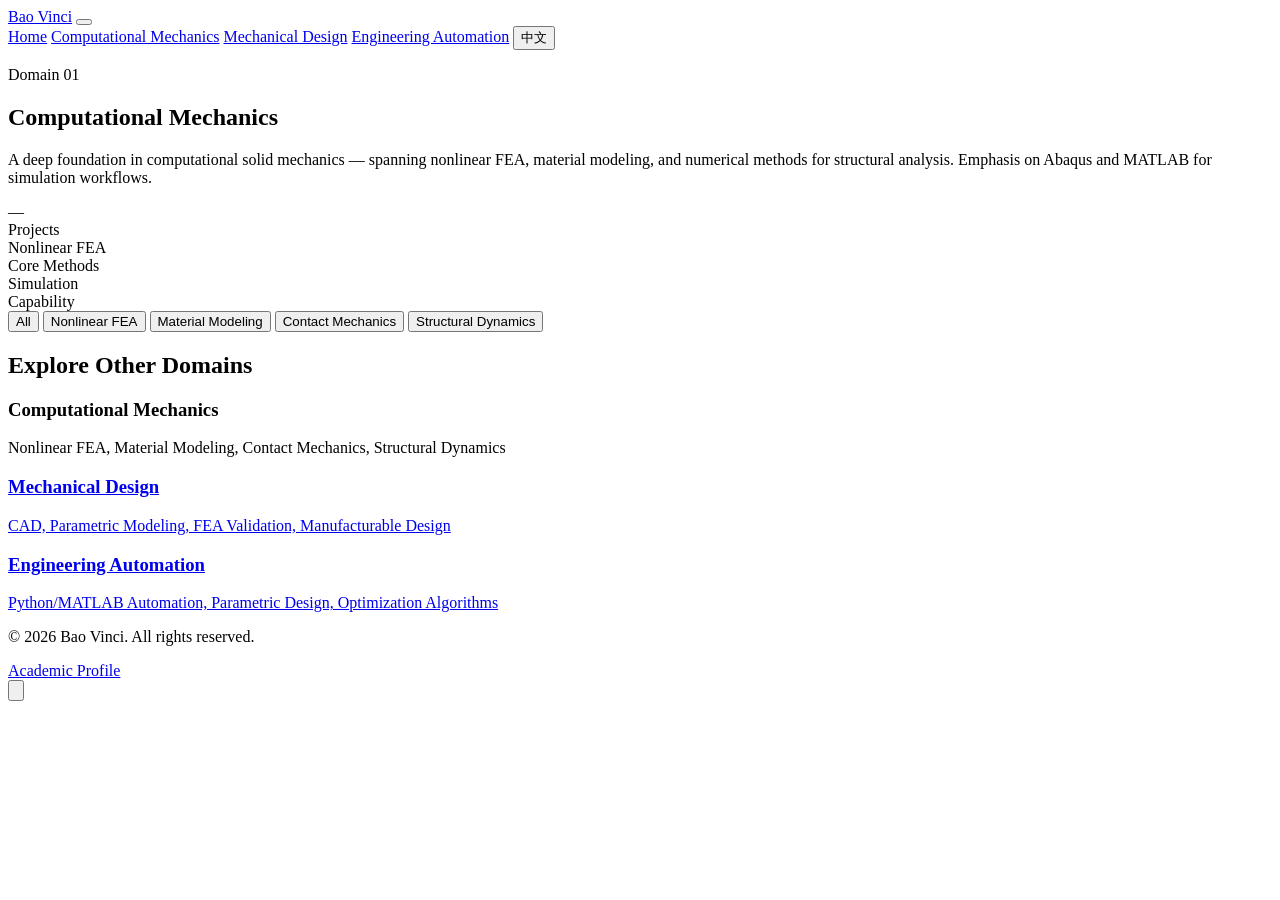
==== domain-computational-mechanics.html @ 55765693 "Add files via upload" ====
<!DOCTYPE html>
<html lang="zh-CN" class="domain--blue">
<head>
    <meta charset="UTF-8">
    <meta name="viewport" content="width=device-width, initial-scale=1.0">
    <meta name="description" content="Computational Mechanics — CFD, FEA, and multiphysics simulation portfolio">
    <title>Computational Mechanics | Bao Vinci</title>

    <link rel="stylesheet" href="css/variables.css">
    <link rel="stylesheet" href="css/global.css">
    <link rel="stylesheet" href="css/animation.css">
    <link rel="stylesheet" href="css/components.css">
    <link rel="stylesheet" href="css/domain-page.css">
</head>
<body>

    <!-- 导航栏 -->
    <nav class="nav" id="nav">
        <div class="nav__inner">
            <a href="index.html" class="nav__logo">Bao Vinci</a>
            <button class="nav__toggle" id="navToggle" aria-label="Toggle navigation menu">
                <span></span><span></span><span></span>
            </button>
            <div class="nav__links" id="navLinks">
                <a href="index.html" class="nav__link" data-i18n="nav.home">Home</a>
                <a href="domain-computational-mechanics.html" class="nav__link nav__link--active" data-i18n="nav.computationalMechanics">Computational Mechanics</a>
                <a href="domain-mechanical-design.html" class="nav__link" data-i18n="nav.mechanicalDesign">Mechanical Design</a>
                <a href="domain-intelligent-engineering.html" class="nav__link" data-i18n="nav.intelligentEngineering">Engineering Automation</a>
                <button type="button" class="nav__link nav__link--lang" data-i18n-toggle data-i18n="nav.langToggle">中文</button>
            </div>
        </div>
    </nav>
    <div class="nav__overlay" id="navOverlay"></div>

    <!-- 领域 Hero -->
    <section class="domain-hero">
        <div class="domain-hero__deco domain-hero__deco--ring"></div>
        <div class="domain-hero__deco domain-hero__deco--dots"></div>
        <div class="domain-hero__content">
            <p class="domain-hero__pre-title" data-i18n="domainPages.computationalMechanics.domainNumber">Domain 01</p>
            <h1 class="domain-hero__title" data-i18n="domainPages.computationalMechanics.title">Computational Mechanics</h1>
            <p class="domain-hero__desc" data-i18n="domainPages.computationalMechanics.desc">
                A deep foundation in computational solid mechanics — spanning nonlinear FEA, material modeling, and numerical methods for structural analysis. Emphasis on Abaqus and MATLAB for simulation workflows.
            </p>
            <div class="domain-hero__stats">
                <div class="domain-hero__stat">
                    <div class="domain-hero__stat-value" id="cmProjectCount">—</div>
                    <div class="domain-hero__stat-label" data-i18n="domainPages.common.projects">Projects</div>
                </div>
                <div class="domain-hero__stat">
                    <div class="domain-hero__stat-value" data-i18n="domainPages.computationalMechanics.coreMethodsValue">Nonlinear FEA</div>
                    <div class="domain-hero__stat-label" data-i18n="domainPages.common.coreMethods">Core Methods</div>
                </div>
                <div class="domain-hero__stat">
                    <div class="domain-hero__stat-value" data-i18n="domainPages.computationalMechanics.capabilityValue">Simulation</div>
                    <div class="domain-hero__stat-label" data-i18n="domainPages.common.capability">Capability</div>
                </div>
            </div>
        </div>
    </section>

    <!-- 子领域导航 -->
    <nav class="domain-tabs">
        <div class="container">
            <button class="btn btn--primary btn--sm domain-tab active" data-filter="all" data-i18n="domainPages.computationalMechanics.tabs.all">All</button>
            <button class="btn btn--secondary btn--sm domain-tab" data-filter="fea" data-i18n="domainPages.computationalMechanics.tabs.fea">Nonlinear FEA</button>
            <button class="btn btn--secondary btn--sm domain-tab" data-filter="material" data-i18n="domainPages.computationalMechanics.tabs.material">Material Modeling</button>
            <button class="btn btn--secondary btn--sm domain-tab" data-filter="contact" data-i18n="domainPages.computationalMechanics.tabs.contact">Contact Mechanics</button>
            <button class="btn btn--secondary btn--sm domain-tab" data-filter="dynamics" data-i18n="domainPages.computationalMechanics.tabs.dynamics">Structural Dynamics</button>
        </div>
    </nav>

    <!-- 项目列表 -->
    <section class="domain-projects">
        <div class="container">
            <div class="domain-projects__grid" id="domainProjects">
                <!-- JS 动态渲染 -->
            </div>
            <!-- 空状态（JS 在无项目时显示） -->
            <div class="empty-state" id="emptyState" style="display:none;">
                <svg class="empty-state__icon" viewBox="0 0 24 24" fill="none" stroke="currentColor" stroke-width="1"><path d="M19 3H5a2 2 0 00-2 2v14a2 2 0 002 2h14a2 2 0 002-2V5a2 2 0 00-2-2zM9 17V7"/></svg>
                <h3 class="empty-state__title" data-i18n="domainPages.common.projectsComingSoon">Projects Coming Soon</h3>
                <p class="empty-state__desc" data-i18n="domainPages.computationalMechanics.emptyDesc">Computational mechanics projects are being prepared. Check back soon for nonlinear FEA, material modeling, and structural dynamics case studies.</p>
            </div>
        </div>
    </section>

    <!-- 底部三领域导航 -->
    <section class="domain-nav-bottom">
        <div class="container">
            <h2 class="domain-nav-bottom__title" data-i18n="domainPages.common.exploreOtherDomains">Explore Other Domains</h2>
            <div class="domain-nav-bottom__grid">
                <div class="domain-nav-card domain-nav-card--active">
                    <h3 class="domain-nav-card__title" data-i18n="nav.computationalMechanics">Computational Mechanics</h3>
                    <p class="domain-nav-card__desc" data-i18n="domainPages.computationalMechanics.navCardDesc">Nonlinear FEA, Material Modeling, Contact Mechanics, Structural Dynamics</p>
                </div>
                <a href="domain-mechanical-design.html" class="domain-nav-card">
                    <h3 class="domain-nav-card__title" data-i18n="nav.mechanicalDesign">Mechanical Design</h3>
                    <p class="domain-nav-card__desc" data-i18n="domainPages.mechanicalDesign.navCardDesc">CAD, Parametric Modeling, FEA Validation, Manufacturable Design</p>
                </a>
                <a href="domain-intelligent-engineering.html" class="domain-nav-card">
                    <h3 class="domain-nav-card__title" data-i18n="nav.intelligentEngineering">Engineering Automation</h3>
                    <p class="domain-nav-card__desc" data-i18n="domainPages.intelligentEngineering.navCardDesc">Python/MATLAB Automation, Parametric Design, Optimization Algorithms</p>
                </a>
            </div>
        </div>
    </section>

    <!-- 页脚 -->
    <footer class="footer">
        <div class="footer__inner">
            <p class="footer__text" data-i18n="footer.copyright">&copy; 2026 Bao Vinci. All rights reserved.</p>
            <div class="footer__links">
                <a href="#" class="footer__link" data-i18n="footer.academicProfile">Academic Profile</a>
            </div>
        </div>
    </footer>

    <button class="back-to-top" id="backToTop" aria-label="Back to top">
        <svg class="back-to-top__icon" viewBox="0 0 24 24" fill="none" stroke="currentColor" stroke-width="2"><path d="M18 15l-6-6-6 6"/></svg>
    </button>

    <script src="js/main.js"></script>
    <script src="js/navigation.js"></script>
    <script src="js/animation.js"></script>
    <script src="js/project-loader.js"></script>
    <script src="js/viewer-manager.js"></script>
    <script src="js/i18n.js" defer></script>
</body>
</html>
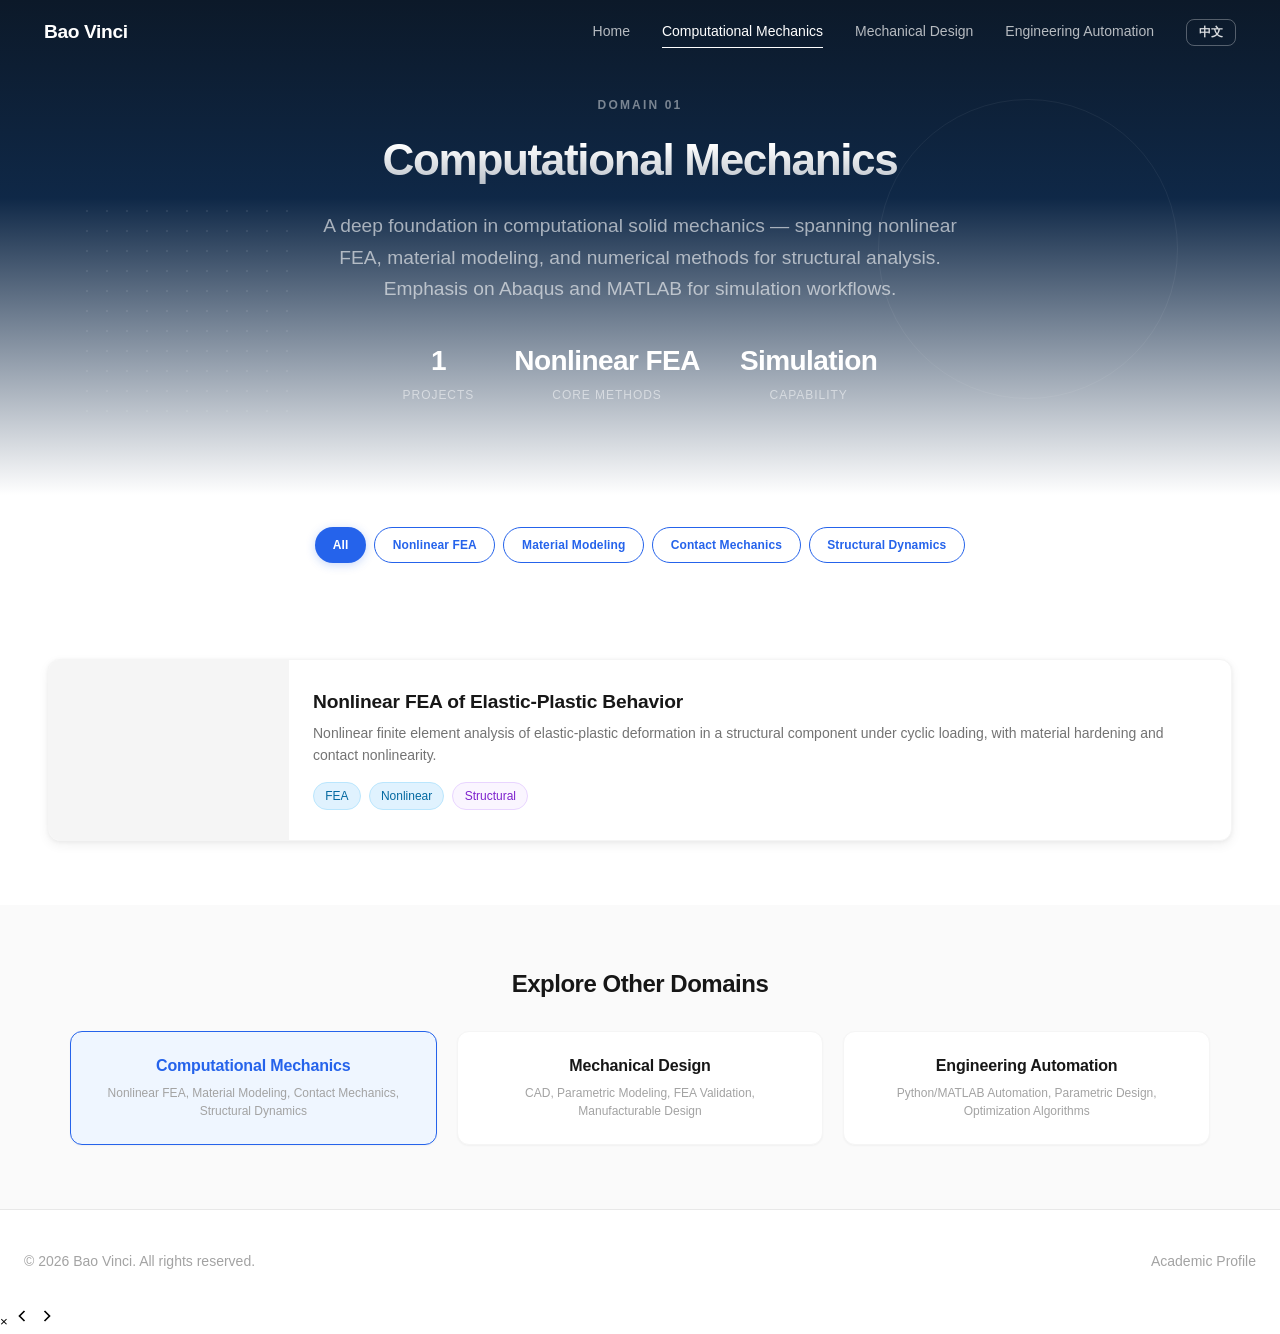
==== commit 1911f7fa: "baovinci_v1.0.0" ====
--- a/domain-computational-mechanics.html
+++ b/domain-computational-mechanics.html
@@ -1,130 +1,130 @@
-<!DOCTYPE html>
-<html lang="zh-CN" class="domain--blue">
-<head>
-    <meta charset="UTF-8">
-    <meta name="viewport" content="width=device-width, initial-scale=1.0">
-    <meta name="description" content="Computational Mechanics — CFD, FEA, and multiphysics simulation portfolio">
-    <title>Computational Mechanics | Bao Vinci</title>
-
-    <link rel="stylesheet" href="css/variables.css">
-    <link rel="stylesheet" href="css/global.css">
-    <link rel="stylesheet" href="css/animation.css">
-    <link rel="stylesheet" href="css/components.css">
-    <link rel="stylesheet" href="css/domain-page.css">
-</head>
-<body>
-
-    <!-- 导航栏 -->
-    <nav class="nav" id="nav">
-        <div class="nav__inner">
-            <a href="index.html" class="nav__logo">Bao Vinci</a>
-            <button class="nav__toggle" id="navToggle" aria-label="Toggle navigation menu">
-                <span></span><span></span><span></span>
-            </button>
-            <div class="nav__links" id="navLinks">
-                <a href="index.html" class="nav__link" data-i18n="nav.home">Home</a>
-                <a href="domain-computational-mechanics.html" class="nav__link nav__link--active" data-i18n="nav.computationalMechanics">Computational Mechanics</a>
-                <a href="domain-mechanical-design.html" class="nav__link" data-i18n="nav.mechanicalDesign">Mechanical Design</a>
-                <a href="domain-intelligent-engineering.html" class="nav__link" data-i18n="nav.intelligentEngineering">Engineering Automation</a>
-                <button type="button" class="nav__link nav__link--lang" data-i18n-toggle data-i18n="nav.langToggle">中文</button>
-            </div>
-        </div>
-    </nav>
-    <div class="nav__overlay" id="navOverlay"></div>
-
-    <!-- 领域 Hero -->
-    <section class="domain-hero">
-        <div class="domain-hero__deco domain-hero__deco--ring"></div>
-        <div class="domain-hero__deco domain-hero__deco--dots"></div>
-        <div class="domain-hero__content">
-            <p class="domain-hero__pre-title" data-i18n="domainPages.computationalMechanics.domainNumber">Domain 01</p>
-            <h1 class="domain-hero__title" data-i18n="domainPages.computationalMechanics.title">Computational Mechanics</h1>
-            <p class="domain-hero__desc" data-i18n="domainPages.computationalMechanics.desc">
-                A deep foundation in computational solid mechanics — spanning nonlinear FEA, material modeling, and numerical methods for structural analysis. Emphasis on Abaqus and MATLAB for simulation workflows.
-            </p>
-            <div class="domain-hero__stats">
-                <div class="domain-hero__stat">
-                    <div class="domain-hero__stat-value" id="cmProjectCount">—</div>
-                    <div class="domain-hero__stat-label" data-i18n="domainPages.common.projects">Projects</div>
-                </div>
-                <div class="domain-hero__stat">
-                    <div class="domain-hero__stat-value" data-i18n="domainPages.computationalMechanics.coreMethodsValue">Nonlinear FEA</div>
-                    <div class="domain-hero__stat-label" data-i18n="domainPages.common.coreMethods">Core Methods</div>
-                </div>
-                <div class="domain-hero__stat">
-                    <div class="domain-hero__stat-value" data-i18n="domainPages.computationalMechanics.capabilityValue">Simulation</div>
-                    <div class="domain-hero__stat-label" data-i18n="domainPages.common.capability">Capability</div>
-                </div>
-            </div>
-        </div>
-    </section>
-
-    <!-- 子领域导航 -->
-    <nav class="domain-tabs">
-        <div class="container">
-            <button class="btn btn--primary btn--sm domain-tab active" data-filter="all" data-i18n="domainPages.computationalMechanics.tabs.all">All</button>
-            <button class="btn btn--secondary btn--sm domain-tab" data-filter="fea" data-i18n="domainPages.computationalMechanics.tabs.fea">Nonlinear FEA</button>
-            <button class="btn btn--secondary btn--sm domain-tab" data-filter="material" data-i18n="domainPages.computationalMechanics.tabs.material">Material Modeling</button>
-            <button class="btn btn--secondary btn--sm domain-tab" data-filter="contact" data-i18n="domainPages.computationalMechanics.tabs.contact">Contact Mechanics</button>
-            <button class="btn btn--secondary btn--sm domain-tab" data-filter="dynamics" data-i18n="domainPages.computationalMechanics.tabs.dynamics">Structural Dynamics</button>
-        </div>
-    </nav>
-
-    <!-- 项目列表 -->
-    <section class="domain-projects">
-        <div class="container">
-            <div class="domain-projects__grid" id="domainProjects">
-                <!-- JS 动态渲染 -->
-            </div>
-            <!-- 空状态（JS 在无项目时显示） -->
-            <div class="empty-state" id="emptyState" style="display:none;">
-                <svg class="empty-state__icon" viewBox="0 0 24 24" fill="none" stroke="currentColor" stroke-width="1"><path d="M19 3H5a2 2 0 00-2 2v14a2 2 0 002 2h14a2 2 0 002-2V5a2 2 0 00-2-2zM9 17V7"/></svg>
-                <h3 class="empty-state__title" data-i18n="domainPages.common.projectsComingSoon">Projects Coming Soon</h3>
-                <p class="empty-state__desc" data-i18n="domainPages.computationalMechanics.emptyDesc">Computational mechanics projects are being prepared. Check back soon for nonlinear FEA, material modeling, and structural dynamics case studies.</p>
-            </div>
-        </div>
-    </section>
-
-    <!-- 底部三领域导航 -->
-    <section class="domain-nav-bottom">
-        <div class="container">
-            <h2 class="domain-nav-bottom__title" data-i18n="domainPages.common.exploreOtherDomains">Explore Other Domains</h2>
-            <div class="domain-nav-bottom__grid">
-                <div class="domain-nav-card domain-nav-card--active">
-                    <h3 class="domain-nav-card__title" data-i18n="nav.computationalMechanics">Computational Mechanics</h3>
-                    <p class="domain-nav-card__desc" data-i18n="domainPages.computationalMechanics.navCardDesc">Nonlinear FEA, Material Modeling, Contact Mechanics, Structural Dynamics</p>
-                </div>
-                <a href="domain-mechanical-design.html" class="domain-nav-card">
-                    <h3 class="domain-nav-card__title" data-i18n="nav.mechanicalDesign">Mechanical Design</h3>
-                    <p class="domain-nav-card__desc" data-i18n="domainPages.mechanicalDesign.navCardDesc">CAD, Parametric Modeling, FEA Validation, Manufacturable Design</p>
-                </a>
-                <a href="domain-intelligent-engineering.html" class="domain-nav-card">
-                    <h3 class="domain-nav-card__title" data-i18n="nav.intelligentEngineering">Engineering Automation</h3>
-                    <p class="domain-nav-card__desc" data-i18n="domainPages.intelligentEngineering.navCardDesc">Python/MATLAB Automation, Parametric Design, Optimization Algorithms</p>
-                </a>
-            </div>
-        </div>
-    </section>
-
-    <!-- 页脚 -->
-    <footer class="footer">
-        <div class="footer__inner">
-            <p class="footer__text" data-i18n="footer.copyright">&copy; 2026 Bao Vinci. All rights reserved.</p>
-            <div class="footer__links">
-                <a href="#" class="footer__link" data-i18n="footer.academicProfile">Academic Profile</a>
-            </div>
-        </div>
-    </footer>
-
-    <button class="back-to-top" id="backToTop" aria-label="Back to top">
-        <svg class="back-to-top__icon" viewBox="0 0 24 24" fill="none" stroke="currentColor" stroke-width="2"><path d="M18 15l-6-6-6 6"/></svg>
-    </button>
-
-    <script src="js/main.js"></script>
-    <script src="js/navigation.js"></script>
-    <script src="js/animation.js"></script>
-    <script src="js/project-loader.js"></script>
-    <script src="js/viewer-manager.js"></script>
-    <script src="js/i18n.js" defer></script>
-</body>
-</html>
+<!DOCTYPE html>
+<html lang="zh-CN" class="domain--blue">
+<head>
+    <meta charset="UTF-8">
+    <meta name="viewport" content="width=device-width, initial-scale=1.0">
+    <meta name="description" content="Computational Mechanics — CFD, FEA, and multiphysics simulation portfolio">
+    <title>Computational Mechanics | Bao Vinci</title>
+
+    <link rel="stylesheet" href="css/variables.css">
+    <link rel="stylesheet" href="css/global.css">
+    <link rel="stylesheet" href="css/animation.css">
+    <link rel="stylesheet" href="css/components.css">
+    <link rel="stylesheet" href="css/domain-page.css">
+</head>
+<body>
+
+    <!-- 导航栏 -->
+    <nav class="nav" id="nav">
+        <div class="nav__inner">
+            <a href="index.html" class="nav__logo">Bao Vinci</a>
+            <button class="nav__toggle" id="navToggle" aria-label="Toggle navigation menu">
+                <span></span><span></span><span></span>
+            </button>
+            <div class="nav__links" id="navLinks">
+                <a href="index.html" class="nav__link" data-i18n="nav.home">Home</a>
+                <a href="domain-computational-mechanics.html" class="nav__link nav__link--active" data-i18n="nav.computationalMechanics">Computational Mechanics</a>
+                <a href="domain-mechanical-design.html" class="nav__link" data-i18n="nav.mechanicalDesign">Mechanical Design</a>
+                <a href="domain-intelligent-engineering.html" class="nav__link" data-i18n="nav.intelligentEngineering">Engineering Automation</a>
+                <button type="button" class="nav__link nav__link--lang" data-i18n-toggle data-i18n="nav.langToggle">中文</button>
+            </div>
+        </div>
+    </nav>
+    <div class="nav__overlay" id="navOverlay"></div>
+
+    <!-- 领域 Hero -->
+    <section class="domain-hero">
+        <div class="domain-hero__deco domain-hero__deco--ring"></div>
+        <div class="domain-hero__deco domain-hero__deco--dots"></div>
+        <div class="domain-hero__content">
+            <p class="domain-hero__pre-title" data-i18n="domainPages.computationalMechanics.domainNumber">Domain 01</p>
+            <h1 class="domain-hero__title" data-i18n="domainPages.computationalMechanics.title">Computational Mechanics</h1>
+            <p class="domain-hero__desc" data-i18n="domainPages.computationalMechanics.desc">
+                A deep foundation in computational solid mechanics — spanning nonlinear FEA, material modeling, and numerical methods for structural analysis. Emphasis on Abaqus and MATLAB for simulation workflows.
+            </p>
+            <div class="domain-hero__stats">
+                <div class="domain-hero__stat">
+                    <div class="domain-hero__stat-value" id="cmProjectCount">—</div>
+                    <div class="domain-hero__stat-label" data-i18n="domainPages.common.projects">Projects</div>
+                </div>
+                <div class="domain-hero__stat">
+                    <div class="domain-hero__stat-value" data-i18n="domainPages.computationalMechanics.coreMethodsValue">Nonlinear FEA</div>
+                    <div class="domain-hero__stat-label" data-i18n="domainPages.common.coreMethods">Core Methods</div>
+                </div>
+                <div class="domain-hero__stat">
+                    <div class="domain-hero__stat-value" data-i18n="domainPages.computationalMechanics.capabilityValue">Simulation</div>
+                    <div class="domain-hero__stat-label" data-i18n="domainPages.common.capability">Capability</div>
+                </div>
+            </div>
+        </div>
+    </section>
+
+    <!-- 子领域导航 -->
+    <nav class="domain-tabs">
+        <div class="container">
+            <button class="btn btn--primary btn--sm domain-tab active" data-filter="all" data-i18n="domainPages.computationalMechanics.tabs.all">All</button>
+            <button class="btn btn--secondary btn--sm domain-tab" data-filter="fea" data-i18n="domainPages.computationalMechanics.tabs.fea">Nonlinear FEA</button>
+            <button class="btn btn--secondary btn--sm domain-tab" data-filter="material" data-i18n="domainPages.computationalMechanics.tabs.material">Material Modeling</button>
+            <button class="btn btn--secondary btn--sm domain-tab" data-filter="contact" data-i18n="domainPages.computationalMechanics.tabs.contact">Contact Mechanics</button>
+            <button class="btn btn--secondary btn--sm domain-tab" data-filter="dynamics" data-i18n="domainPages.computationalMechanics.tabs.dynamics">Structural Dynamics</button>
+        </div>
+    </nav>
+
+    <!-- 项目列表 -->
+    <section class="domain-projects">
+        <div class="container">
+            <div class="domain-projects__grid" id="domainProjects">
+                <!-- JS 动态渲染 -->
+            </div>
+            <!-- 空状态（JS 在无项目时显示） -->
+            <div class="empty-state" id="emptyState" style="display:none;">
+                <svg class="empty-state__icon" viewBox="0 0 24 24" fill="none" stroke="currentColor" stroke-width="1"><path d="M19 3H5a2 2 0 00-2 2v14a2 2 0 002 2h14a2 2 0 002-2V5a2 2 0 00-2-2zM9 17V7"/></svg>
+                <h3 class="empty-state__title" data-i18n="domainPages.common.projectsComingSoon">Projects Coming Soon</h3>
+                <p class="empty-state__desc" data-i18n="domainPages.computationalMechanics.emptyDesc">Computational mechanics projects are being prepared. Check back soon for nonlinear FEA, material modeling, and structural dynamics case studies.</p>
+            </div>
+        </div>
+    </section>
+
+    <!-- 底部三领域导航 -->
+    <section class="domain-nav-bottom">
+        <div class="container">
+            <h2 class="domain-nav-bottom__title" data-i18n="domainPages.common.exploreOtherDomains">Explore Other Domains</h2>
+            <div class="domain-nav-bottom__grid">
+                <div class="domain-nav-card domain-nav-card--active">
+                    <h3 class="domain-nav-card__title" data-i18n="nav.computationalMechanics">Computational Mechanics</h3>
+                    <p class="domain-nav-card__desc" data-i18n="domainPages.computationalMechanics.navCardDesc">Nonlinear FEA, Material Modeling, Contact Mechanics, Structural Dynamics</p>
+                </div>
+                <a href="domain-mechanical-design.html" class="domain-nav-card">
+                    <h3 class="domain-nav-card__title" data-i18n="nav.mechanicalDesign">Mechanical Design</h3>
+                    <p class="domain-nav-card__desc" data-i18n="domainPages.mechanicalDesign.navCardDesc">CAD, Parametric Modeling, FEA Validation, Manufacturable Design</p>
+                </a>
+                <a href="domain-intelligent-engineering.html" class="domain-nav-card">
+                    <h3 class="domain-nav-card__title" data-i18n="nav.intelligentEngineering">Engineering Automation</h3>
+                    <p class="domain-nav-card__desc" data-i18n="domainPages.intelligentEngineering.navCardDesc">Python/MATLAB Automation, Parametric Design, Optimization Algorithms</p>
+                </a>
+            </div>
+        </div>
+    </section>
+
+    <!-- 页脚 -->
+    <footer class="footer">
+        <div class="footer__inner">
+            <p class="footer__text" data-i18n="footer.copyright">&copy; 2026 Bao Vinci. All rights reserved.</p>
+            <div class="footer__links">
+                <a href="#" class="footer__link" data-i18n="footer.academicProfile">Academic Profile</a>
+            </div>
+        </div>
+    </footer>
+
+    <button class="back-to-top" id="backToTop" aria-label="Back to top">
+        <svg class="back-to-top__icon" viewBox="0 0 24 24" fill="none" stroke="currentColor" stroke-width="2"><path d="M18 15l-6-6-6 6"/></svg>
+    </button>
+
+    <script src="js/main.js"></script>
+    <script src="js/navigation.js"></script>
+    <script src="js/animation.js"></script>
+    <script src="js/project-loader.js"></script>
+    <script src="js/viewer-manager.js"></script>
+    <script src="js/i18n.js" defer></script>
+</body>
+</html>
--- a/css/variables.css
+++ b/css/variables.css
@@ -0,0 +1,230 @@
+/*
+ * ============================================================================
+ * 文件名称：variables.css
+ * 文件用途：全局设计令牌（Design Tokens）定义 —— 颜色 / 字号 / 间距 / 阴影 / 圆角 / 缓动
+ * 管理内容：
+ *   - :root 中性基础变量（灰度 / 字号 / 间距 / 阴影 / 圆角 / 缓动）
+ *   - [domain--*] 三领域主题色板（蓝 / 灰 / 紫）
+ *   - 标签分类色板（方法 / 软件 / 领域）
+ *   - 响应式断点（作为参考，实际在对应 CSS 文件中使用）
+ * 修改入口：
+ *   - 调整品牌色：修改 :root 中的颜色变量
+ *   - 新增主题：添加新 domain--* 规则块
+ *   - 调整字号层级：修改 --text-* 变量
+ *   - 新增标签类型：添加新 tag 分类色
+ * 注意事项：
+ *   - 所有颜色使用此文件中的变量，禁止在组件 CSS 中硬编码颜色
+ *   - clamp() 函数用于响应式字号（最小 → 理想 → 最大）
+ *   - 主题切换通过 html[class*="domain--"] 选择器驱动
+ * ============================================================================
+ */
+
+/*
+ * ====================================================================
+ * :root 中性基础变量
+ * ====================================================================
+ */
+:root {
+  /* ——— 灰度色板 ——— */
+  --gray-50:  #fafafa;
+  --gray-100: #f5f5f5;
+  --gray-200: #e8e8e8;
+  --gray-300: #d4d4d4;
+  --gray-400: #a3a3a3;
+  --gray-500: #737373;
+  --gray-600: #525252;
+  --gray-700: #404040;
+  --gray-800: #262626;
+  --gray-900: #171717;
+  --gray-950: #0a0a0a;
+
+  /* ——— 语义色 ——— */
+  --text-primary:    var(--gray-900);
+  --text-secondary:  var(--gray-500);
+  --text-tertiary:   var(--gray-400);
+  --text-inverse:    #ffffff;
+  --bg-primary:      #ffffff;
+  --bg-secondary:    var(--gray-50);
+  --bg-tertiary:     var(--gray-100);
+  --border-default:  var(--gray-200);
+  --border-light:    var(--gray-100);
+
+  /* ——— 基础主题色（默认蓝色系，为领域卡片预留） ——— */
+  --theme-blue-50:   #eff6ff;
+  --theme-blue-100:  #dbeafe;
+  --theme-blue-200:  #bfdbfe;
+  --theme-blue-400:  #60a5fa;
+  --theme-blue-500:  #3b82f6;
+  --theme-blue-600:  #2563eb;
+  --theme-blue-700:  #1d4ed8;
+
+  /* ——— 灰色主题色（Mechanical Design） ——— */
+  --theme-gray-50:   #f9fafb;
+  --theme-gray-100:  #f3f4f6;
+  --theme-gray-200:  #e5e7eb;
+  --theme-gray-400:  #9ca3af;
+  --theme-gray-500:  #6b7280;
+  --theme-gray-600:  #4b5563;
+  --theme-gray-700:  #374151;
+  --theme-gray-800:  #1f2937;
+
+  /* ——— 土棕金色主题色（Mechanical Design） ——— */
+  --theme-gold-50:   #fdf8f3;
+  --theme-gold-100:  #f7ead8;
+  --theme-gold-200:  #ecd4b3;
+  --theme-gold-300:  #dcbc8e;
+  --theme-gold-400:  #c9a068;
+  --theme-gold-500:  #b38741;
+  --theme-gold-600:  #956d2f;
+  --theme-gold-700:  #735222;
+  --theme-gold-800:  #4f3816;
+
+  /* ——— 紫色主题色（Engineering Automation） ——— */
+  --theme-purple-50:  #faf5ff;
+  --theme-purple-100: #f3e8ff;
+  --theme-purple-200: #e9d5ff;
+  --theme-purple-400: #c084fc;
+  --theme-purple-500: #a855f7;
+  --theme-purple-600: #9333ea;
+  --theme-purple-700: #7e22ce;
+  --theme-purple-800: #6b21a8;
+
+  /* ——— 标签分类色 ——— */
+  --tag-method-bg:      #e0f2fe;
+  --tag-method-text:    #0369a1;
+  --tag-method-border:  #bae6fd;
+  --tag-software-bg:    #f0fdf4;
+  --tag-software-text:  #15803d;
+  --tag-software-border:#bbf7d0;
+  --tag-domain-bg:      #faf5ff;
+  --tag-domain-text:    #7e22ce;
+  --tag-domain-border:  #e9d5ff;
+
+  /* ——— 字号（响应式 clamp） ——— */
+  --text-xs:   clamp(0.7rem, 1.4vw, 0.75rem);
+  --text-sm:   clamp(0.8rem, 1.4vw, 0.875rem);
+  --text-base: clamp(0.9rem, 1.6vw, 1rem);
+  --text-md:   clamp(0.95rem, 1.6vw, 1.063rem);
+  --text-lg:   clamp(1.05rem, 1.8vw, 1.2rem);
+  --text-xl:   clamp(1.2rem, 2.2vw, 1.5rem);
+  --text-2xl:  clamp(1.4rem, 2.6vw, 1.75rem);
+  --text-3xl:  clamp(1.65rem, 3.2vw, 2.25rem);
+  --text-4xl:  clamp(2rem, 4.2vw, 2.75rem);
+  --text-5xl:  clamp(2.5rem, 5.2vw, 3.5rem);
+
+  /* ——— 间距（4px 网格，V3 增宽少数键位） ——— */
+  --space-1:  0.25rem;
+  --space-2:  0.5rem;
+  --space-3:  0.75rem;
+  --space-4:  1rem;
+  --space-5:  1.25rem;
+  --space-6:  1.5rem;
+  --space-8:  2rem;
+  --space-10: 2.5rem;
+  --space-12: 3rem;
+  --space-16: 4rem;
+  --space-20: 5rem;
+  --space-24: 6rem;
+  --space-32: 8rem;
+
+  /* ——— 内容宽度（V3.1 进一步增宽以消除不自然换行） ——— */
+  --content-sm:  680px;
+  --content-md:  920px;
+  --content-lg:  1140px;
+  --content-xl:  1240px;
+  --content-max: 1320px;
+
+  /* ——— 阴影（Apple 风格多层） ——— */
+  --shadow-xs: 0 1px 2px rgba(0,0,0,.04);
+  --shadow-sm: 0 1px 3px rgba(0,0,0,.06), 0 1px 2px rgba(0,0,0,.04);
+  --shadow-md: 0 4px 6px rgba(0,0,0,.06), 0 2px 4px rgba(0,0,0,.05);
+  --shadow-lg: 0 10px 15px rgba(0,0,0,.08), 0 4px 6px rgba(0,0,0,.04);
+  --shadow-xl: 0 20px 25px rgba(0,0,0,.1), 0 10px 10px rgba(0,0,0,.04);
+  --shadow-card: 0 1px 4px rgba(0,0,0,.05), 0 4px 12px rgba(0,0,0,.06);
+
+  /* ——— 圆角 ——— */
+  --radius-sm:  0.375rem;
+  --radius-md:  0.5rem;
+  --radius-lg:  0.75rem;
+  --radius-xl:  1rem;
+  --radius-2xl: 1.25rem;
+  --radius-full: 9999px;
+
+  /* ——— 缓动曲线 ——— */
+  --ease-out:    cubic-bezier(0.16, 1, 0.3, 1);
+  --ease-in-out: cubic-bezier(0.65, 0, 0.35, 1);
+  --ease-spring: cubic-bezier(0.34, 1.56, 0.64, 1);
+  --ease-smooth: cubic-bezier(0.4, 0, 0.2, 1);
+
+  /* ——— 通用 ——— */
+  --transition-fast: 0.15s var(--ease-out);
+  --transition-base: 0.25s var(--ease-out);
+  --transition-slow: 0.4s var(--ease-out);
+
+  /* ——— 字体 ——— */
+  --font-sans: 'Inter', -apple-system, BlinkMacSystemFont, 'Segoe UI', Roboto, sans-serif;
+  --font-mono: 'SF Mono', 'Fira Code', 'JetBrains Mono', monospace;
+}
+
+/* ====================================================================
+ * 领域主题：Computational Mechanics — 蓝色/青色体系
+ * ==================================================================== */
+html.domain--blue {
+  --theme-primary:   var(--theme-blue-600);
+  --theme-primary-hover: var(--theme-blue-700);
+  --theme-primary-light: var(--theme-blue-500);
+  --theme-primary-dark:  var(--theme-blue-700);
+  --theme-primary-bg:  var(--theme-blue-50);
+  --theme-primary-bg2: var(--theme-blue-100);
+  --theme-secondary: var(--theme-blue-400);
+  --theme-surface:   var(--theme-blue-50);
+  --theme-border:    var(--theme-blue-200);
+  --theme-gradient:  linear-gradient(135deg, var(--theme-blue-500), var(--theme-blue-600), #0891b2);
+  --theme-gradient-text: linear-gradient(135deg, var(--theme-blue-600), #0891b2);
+  --theme-gradient-hero:  linear-gradient(180deg, #0c1929 0%, #0f2847 40%, #fff 100%);
+  --hero-bg-top:    #0c1929;
+  --hero-bg-bottom: #0f2847;
+  --theme-accent:   #0891b2;
+}
+
+/* ====================================================================
+ * 领域主题：Mechanical Design — 淡土棕金色体系
+ * ==================================================================== */
+html.domain--gold {
+  --theme-primary:   var(--theme-gold-600);
+  --theme-primary-hover: var(--theme-gold-700);
+  --theme-primary-light: var(--theme-gold-500);
+  --theme-primary-dark:  var(--theme-gold-700);
+  --theme-primary-bg:  var(--theme-gold-100);
+  --theme-primary-bg2: var(--theme-gold-200);
+  --theme-secondary: var(--theme-gold-400);
+  --theme-surface:   var(--theme-gold-50);
+  --theme-border:    var(--theme-gold-200);
+  --theme-gradient:  linear-gradient(135deg, var(--theme-gold-500), var(--theme-gold-600), var(--theme-gold-700));
+  --theme-gradient-text: linear-gradient(135deg, var(--theme-gold-600), var(--theme-gold-700));
+  --theme-gradient-hero:  linear-gradient(180deg, #2a1f15 0%, #3d2d1e 40%, #fff 100%);
+  --hero-bg-top:    #2a1f15;
+  --hero-bg-bottom: #3d2d1e;
+  --theme-accent:   var(--theme-gold-400);
+}
+
+/* ====================================================================
+ * 领域主题：Engineering Automation — 紫色/靛蓝体系
+ * ==================================================================== */
+html.domain--purple {
+  --theme-primary:   var(--theme-purple-600);
+  --theme-primary-hover: var(--theme-purple-700);
+  --theme-primary-light: var(--theme-purple-500);
+  --theme-primary-dark:  var(--theme-purple-800);
+  --theme-primary-bg:  var(--theme-purple-50);
+  --theme-primary-bg2: var(--theme-purple-100);
+  --theme-secondary: var(--theme-purple-400);
+  --theme-surface:   var(--theme-purple-50);
+  --theme-border:    var(--theme-purple-200);
+  --theme-gradient:  linear-gradient(135deg, var(--theme-purple-500), var(--theme-purple-600), #4f46e5);
+  --theme-gradient-text: linear-gradient(135deg, var(--theme-purple-600), #6366f1);
+  --theme-gradient-hero:  linear-gradient(180deg, #1a1025 0%, #2d1b3d 40%, #fff 100%);
+  --hero-bg-top:    #1a1025;
+  --hero-bg-bottom: #2d1b3d;
+  --theme-accent:   #6366f1;
+}
--- a/css/global.css
+++ b/css/global.css
@@ -0,0 +1,232 @@
+/*
+ * ============================================================================
+ * 文件名称：global.css
+ * 文件用途：全局重置和基类 — Reset / 排版 / 容器 / 导航 / 页脚
+ * 管理内容：
+ *   - CSS Reset (box-sizing, margin, 表单元素)
+ *   - 全局排版基类（body, h1-h6, p, a, ul）
+ *   - .container 响应式容器
+ *   - .nav 导航栏（含移动端汉堡菜单）
+ *   - .footer 页脚
+ *   - .back-to-top 返回顶部按钮
+ *   - 工具类（visually-hidden, sr-only, text-balance）
+ * 修改入口：
+ *   - 修改全局字体大小：调整 body 的 font-size
+ *   - 修改导航行为：调整 .nav 相关规则
+ *   - 新增工具类：在文件末尾添加
+ * 注意事项：
+ *   - 此文件不应包含组件专用样式（放入 components.css）
+ *   - 所有颜色使用 variables.css 中的变量
+ *   - 媒体查询使用标准断点：768px(平板) / 1024px(桌面)
+ * ============================================================================
+ */
+
+/* ====================================================================
+ * Reset
+ * ==================================================================== */
+*, *::before, *::after { box-sizing: border-box; margin: 0; padding: 0; }
+
+html {
+  scroll-behavior: smooth;
+  -webkit-font-smoothing: antialiased;
+  -moz-osx-font-smoothing: grayscale;
+  overflow-x: hidden;
+}
+
+body {
+  font-family: var(--font-sans);
+  font-size: var(--text-base);
+  font-weight: 400;
+  line-height: 1.7;
+  color: var(--text-primary);
+  background: var(--bg-primary);
+  hyphens: none;
+  word-break: normal;
+  overflow-wrap: break-word;
+  overflow-x: hidden;
+}
+
+/* ====================================================================
+ * 排版 — 消除不自然换行
+ * ==================================================================== */
+h1, h2, h3, h4, h5, h6 {
+  font-weight: 600;
+  line-height: 1.25;
+  color: var(--text-primary);
+  text-wrap: balance;
+  hyphens: none;
+}
+
+p {
+  text-wrap: pretty;
+  hyphens: none;
+}
+
+a { color: inherit; text-decoration: none; }
+ul, ol { padding-left: 1.5rem; }
+li + li { margin-top: 0.35rem; }
+img { display: block; max-width: 100%; height: auto; }
+button { cursor: pointer; font-family: inherit; border: none; background: none; }
+input, textarea, select { font-family: inherit; font-size: inherit; }
+
+/* ====================================================================
+ * 容器 — 响应式宽度
+ * ==================================================================== */
+.container {
+  width: 100%;
+  max-width: var(--content-xl);
+  margin: 0 auto;
+  padding: 0 var(--space-6);
+}
+
+@media (max-width: 768px) {
+  .container { padding: 0 var(--space-4); }
+}
+
+/* ====================================================================
+ * 导航栏
+ * ==================================================================== */
+.nav {
+  position: fixed; top: 0; left: 0; right: 0; z-index: 100;
+  padding: var(--space-4) 0;
+  transition: background 0.35s var(--ease-out), box-shadow 0.35s var(--ease-out), padding 0.35s var(--ease-out);
+}
+.nav--scrolled {
+  background: rgba(255, 255, 255, 0.82);
+  backdrop-filter: saturate(180%) blur(20px);
+  -webkit-backdrop-filter: saturate(180%) blur(20px);
+  box-shadow: var(--shadow-sm);
+  padding: var(--space-3) 0;
+}
+.nav--scrolled .nav__logo { color: var(--text-primary); }
+.nav--scrolled .nav__link { color: var(--text-secondary); }
+.nav--scrolled .nav__link::after { background: var(--theme-primary); }
+.nav--scrolled .nav__link:hover { color: var(--text-primary); }
+.nav--scrolled .nav__link--active { color: var(--theme-primary); }
+.nav--scrolled .nav__toggle span { background: var(--text-primary); }
+.nav__inner {
+  max-width: var(--content-xl);
+  margin: 0 auto;
+  padding: 0 var(--space-6);
+  display: flex;
+  align-items: center;
+  justify-content: space-between;
+}
+.nav__logo {
+  font-size: var(--text-lg); font-weight: 700; letter-spacing: -0.02em;
+  color: #fff; z-index: 110;
+}
+.nav__links { display: flex; align-items: center; gap: var(--space-8); }
+.nav__link {
+  font-size: var(--text-sm); font-weight: 500; color: rgba(255,255,255,.7);
+  transition: color var(--transition-fast); position: relative; padding: var(--space-1) 0;
+}
+.nav__link::after {
+  content: ''; position: absolute; bottom: 0; left: 0; width: 0; height: 1.5px;
+  background: #fff; transition: width var(--transition-base);
+}
+.nav__link:hover { color: #fff; }
+.nav__link:hover::after { width: 100%; }
+.nav__link--active { color: #fff; }
+.nav__link--active::after { width: 100%; }
+
+/* ——— 语言切换按钮 ——— */
+.nav__link--lang {
+  font-size: var(--text-xs); font-weight: 600;
+  padding: var(--space-1) var(--space-3);
+  border: 1px solid rgba(255,255,255,.3);
+  border-radius: var(--radius-md);
+  color: rgba(255,255,255,.85);
+  background: transparent;
+  transition: all var(--transition-fast);
+}
+.nav__link--lang::after { display: none; }
+.nav__link--lang:hover {
+  background: rgba(255,255,255,.12);
+  border-color: rgba(255,255,255,.6);
+  color: #fff;
+}
+.nav--scrolled .nav__link--lang {
+  border-color: var(--border-light);
+  color: var(--text-secondary);
+}
+.nav--scrolled .nav__link--lang:hover {
+  background: var(--bg-secondary);
+  border-color: var(--theme-primary);
+  color: var(--theme-primary);
+}
+
+/* ——— 移动端汉堡菜单 ——— */
+.nav__toggle {
+  display: none; flex-direction: column; gap: 5px; padding: var(--space-2);
+  z-index: 110; background: transparent; border: none; cursor: pointer;
+}
+.nav__toggle span {
+  display: block; width: 22px; height: 2px; background: #fff;
+  border-radius: 1px; transition: all 0.3s var(--ease-out);
+}
+.nav__toggle.active span:nth-child(1) { transform: rotate(45deg) translate(5px, 5px); }
+.nav__toggle.active span:nth-child(2) { opacity: 0; }
+.nav__toggle.active span:nth-child(3) { transform: rotate(-45deg) translate(5px, -5px); }
+
+/* 移动端导航遮罩 */
+.nav__overlay {
+  display: none; position: fixed; inset: 0; z-index: 99;
+  background: rgba(0,0,0,.3); backdrop-filter: blur(4px);
+}
+.nav__overlay.active { display: block; }
+
+@media (max-width: 768px) {
+  .nav__toggle { display: flex; }
+  .nav__links {
+    position: fixed; top: 0; right: -100%; width: 280px; height: 100vh;
+    background: #fff; flex-direction: column; padding: 5rem var(--space-6) var(--space-6);
+    gap: var(--space-4); z-index: 105; transition: right 0.35s var(--ease-out);
+    box-shadow: var(--shadow-xl);
+  }
+  .nav__links.active { right: 0; }
+  .nav__link { font-size: var(--text-lg); padding: var(--space-2) 0; }
+}
+
+/* ====================================================================
+ * 页脚
+ * ==================================================================== */
+.footer {
+  border-top: 1px solid var(--border-default);
+  padding: var(--space-10) var(--space-6) var(--space-8);
+}
+.footer__inner {
+  max-width: var(--content-xl); margin: 0 auto;
+  display: flex; align-items: center; justify-content: space-between; flex-wrap: wrap; gap: var(--space-4);
+}
+.footer__text { font-size: var(--text-sm); color: var(--text-tertiary); }
+.footer__links { display: flex; gap: var(--space-6); }
+.footer__link { font-size: var(--text-sm); color: var(--text-tertiary); transition: color var(--transition-fast); }
+.footer__link:hover { color: var(--text-primary); }
+
+@media (max-width: 768px) {
+  .footer__inner { flex-direction: column; text-align: center; }
+}
+
+/* ====================================================================
+ * 返回顶部按钮
+ * ==================================================================== */
+.back-to-top {
+  position: fixed; bottom: var(--space-6); right: var(--space-6); z-index: 90;
+  width: 44px; height: 44px; border-radius: var(--radius-full);
+  background: var(--text-primary); color: var(--text-inverse);
+  display: flex; align-items: center; justify-content: center;
+  opacity: 0; pointer-events: none; transform: translateY(10px);
+  transition: opacity var(--transition-base), transform var(--transition-base), background var(--transition-fast);
+  box-shadow: var(--shadow-lg);
+}
+.back-to-top.visible { opacity: 1; pointer-events: auto; transform: translateY(0); }
+.back-to-top:hover { background: var(--theme-primary); }
+.back-to-top__icon { width: 20px; height: 20px; }
+
+/* ====================================================================
+ * 工具类
+ * ==================================================================== */
+.visually-hidden { position: absolute; width: 1px; height: 1px; margin: -1px; padding: 0; overflow: hidden; clip: rect(0,0,0,0); white-space: nowrap; border: 0; }
+.text-balance { text-wrap: balance; }
+.text-pretty { text-wrap: pretty; }
--- a/css/animation.css
+++ b/css/animation.css
@@ -0,0 +1,73 @@
+/*
+ * ============================================================================
+ * 文件名称：animation.css
+ * 文件用途：全局动画定义 — 入场 / 滚动触发 / 关键帧
+ * 管理内容：
+ *   - .animate-in 滚动触发入场动画
+ *   - @keyframes 关键帧定义
+ *   - 延迟工具类 .delay-*
+ *   - .reduce-motion 无障碍降级
+ * 修改入口：
+ *   - 调整动画时长：修改 --animation-duration
+ *   - 新增入场效果：添加新 @keyframes 和对应工具类
+ * 注意事项：
+ *   - 保持动画克制，符合工程/学术调性
+ *   - 所有动画持续时间在 0.3s-0.8s 区间
+ *   - 尊重 prefers-reduced-motion 用户偏好
+ * ============================================================================
+ */
+
+/* ——— 滚动触发入场 ——— */
+.animate-in {
+  opacity: 0;
+  transform: translateY(24px);
+  transition: opacity 0.6s var(--ease-out), transform 0.6s var(--ease-out);
+}
+.animate-in.visible {
+  opacity: 1;
+  transform: translateY(0);
+}
+
+/* ——— 入场延迟 ——— */
+.delay-100 { transition-delay: 0.1s; }
+.delay-200 { transition-delay: 0.2s; }
+.delay-300 { transition-delay: 0.3s; }
+.delay-400 { transition-delay: 0.4s; }
+.delay-500 { transition-delay: 0.5s; }
+
+/* ——— 关键帧 ——— */
+@keyframes fadeIn {
+  from { opacity: 0; }
+  to   { opacity: 1; }
+}
+@keyframes fadeInUp {
+  from { opacity: 0; transform: translateY(20px); }
+  to   { opacity: 1; transform: translateY(0); }
+}
+@keyframes fadeInDown {
+  from { opacity: 0; transform: translateY(-20px); }
+  to   { opacity: 1; transform: translateY(0); }
+}
+@keyframes scaleIn {
+  from { opacity: 0; transform: scale(0.95); }
+  to   { opacity: 1; transform: scale(1); }
+}
+@keyframes slideInLeft {
+  from { opacity: 0; transform: translateX(-20px); }
+  to   { opacity: 1; transform: translateX(0); }
+}
+@keyframes slideInRight {
+  from { opacity: 0; transform: translateX(20px); }
+  to   { opacity: 1; transform: translateX(0); }
+}
+
+/* ——— 动效减弱（无障碍） ——— */
+@media (prefers-reduced-motion: reduce) {
+  *,
+  *::before,
+  *::after {
+    animation-duration: 0.01ms !important;
+    animation-iteration-count: 1 !important;
+    transition-duration: 0.01ms !important;
+  }
+}
--- a/css/components.css
+++ b/css/components.css
@@ -0,0 +1,484 @@
+/*
+ * ============================================================================
+ * 文件名称：components.css
+ * 文件用途：全局可复用组件 — 按钮 / 标签 / 卡片 / 骨架屏 / 画廊 / 工具卡片 / 成果卡片 / 洞察块 / 进度指示器 / 空状态
+ * 管理内容：
+ *   - .btn / .btn--* 按钮体系
+ *   - .tag / .tag--* 统一标签分类系统
+ *   - .project-card 项目卡片（精选 / 列表 / 占位）
+ *   - .gallery 画廊组件
+ *   - .video-player 视频播放器
+ *   - .tools-row-wrap / .tools-row / .tool-card 技术栈横向滚动
+ *   - .results-highlight / .result-card 成果数据
+ *   - .project-section__insight 洞察块
+ *   - .compare-container 对比展示
+ *   - .skeleton 骨架屏
+ *   - .section-progress 侧边进度
+ *   - .empty-state 空状态（替代项目加载报错）
+ * 修改入口：
+ *   - 调整按钮样式：修改 .btn 相关规则
+ *   - 修改标签类型：在 .tag--* 中定义新类别
+ *   - 调整卡片 Hover：修改 .project-card:hover
+ * 注意事项：
+ *   - 所有组件使用 variables.css 中的设计令牌
+ *   - 禁止在此文件中硬编码颜色值（除透明/黑白外）
+ * ============================================================================
+ */
+
+/* ====================================================================
+ * 按钮体系
+ * ==================================================================== */
+.btn {
+  display: inline-flex; align-items: center; justify-content: center;
+  gap: var(--space-2); padding: 0.7rem 1.5rem;
+  font-size: var(--text-sm); font-weight: 600; letter-spacing: 0.01em;
+  border-radius: var(--radius-full);
+  transition: all 0.25s var(--ease-out);
+  cursor: pointer;
+  min-height: 44px;
+  white-space: nowrap;
+}
+
+/* 实心主按钮 */
+.btn--primary {
+  background: var(--theme-primary); color: #fff;
+  box-shadow: 0 2px 10px rgba(37, 99, 235, 0.25);
+}
+.btn--primary:hover {
+  background: var(--theme-primary-hover);
+  transform: translateY(-2px);
+  box-shadow: 0 6px 20px rgba(37, 99, 235, 0.35);
+}
+
+/* 描边次按钮 */
+.btn--secondary {
+  background: transparent; color: var(--theme-primary);
+  border: 1.5px solid var(--theme-primary);
+}
+.btn--secondary:hover {
+  background: var(--theme-primary-bg);
+  transform: translateY(-2px);
+}
+
+/* 幽灵按钮（深色背景） */
+.btn--ghost {
+  background: rgba(255,255,255,.08); color: #fff;
+  border: 1px solid rgba(255,255,255,.2);
+}
+.btn--ghost:hover {
+  background: rgba(255,255,255,.15);
+  transform: translateY(-2px);
+}
+
+/* 小按钮 */
+.btn--sm { padding: 0.5rem 1.1rem; font-size: var(--text-xs); min-height: 36px; }
+/* 大按钮 */
+.btn--lg { padding: 0.9rem 2.2rem; font-size: var(--text-md); min-height: 48px; }
+
+/* ====================================================================
+ * 统一标签分类系统
+ * ==================================================================== */
+.tag {
+  display: inline-flex; align-items: center;
+  padding: 0.25rem 0.7rem; font-size: var(--text-xs); font-weight: 500;
+  border-radius: var(--radius-full);
+  border: 1px solid transparent;
+  line-height: 1.5;
+  white-space: nowrap;
+}
+
+/* 方法标签：CFD, FEA, ML, Optimization, Topology Opt */
+.tag--method {
+  background: var(--tag-method-bg);
+  color: var(--tag-method-text);
+  border-color: var(--tag-method-border);
+}
+
+/* 软件标签：ANSYS Fluent, MATLAB, Python, SolidWorks, COMSOL */
+.tag--software {
+  background: var(--tag-software-bg);
+  color: var(--tag-software-text);
+  border-color: var(--tag-software-border);
+}
+
+/* 领域标签：Aerodynamics, Robotics, Biomedical, Combustion */
+.tag--domain {
+  background: var(--tag-domain-bg);
+  color: var(--tag-domain-text);
+  border-color: var(--tag-domain-border);
+}
+
+/* 通用标签（无类别 / 回退） */
+.tag--default {
+  background: var(--bg-tertiary);
+  color: var(--text-secondary);
+  border-color: var(--border-default);
+}
+
+/* ——— 标签组 ——— */
+.tags-group {
+  display: flex; flex-wrap: wrap; gap: var(--space-2);
+}
+
+/* ====================================================================
+ * 项目卡片
+ * ==================================================================== */
+
+/* 精选卡片（首页使用） */
+.project-card--featured {
+  background: var(--bg-primary); border-radius: var(--radius-xl);
+  overflow: hidden;
+  box-shadow: var(--shadow-card);
+  transition: transform 0.3s var(--ease-out), box-shadow 0.3s var(--ease-out);
+  border: 1px solid var(--border-light);
+  position: relative;
+  --card-accent: var(--theme-primary);
+}
+.project-card--featured[data-domain="computational-mechanics"] { --card-accent: var(--theme-blue-600); }
+.project-card--featured[data-domain="mechanical-design"]     { --card-accent: var(--theme-gold-600); }
+.project-card--featured[data-domain="intelligent-engineering"] { --card-accent: var(--theme-purple-600); }
+
+.project-card--featured:hover {
+  transform: translateY(-4px);
+  box-shadow: var(--shadow-lg);
+}
+.project-card--featured:focus-visible {
+  outline: none;
+}
+
+.project-card__img-wrap {
+  aspect-ratio: 16 / 10; overflow: hidden;
+  background: var(--bg-tertiary);
+}
+.project-card__img {
+  width: 100%; height: 100%; object-fit: cover;
+  transition: transform 0.5s var(--ease-out);
+}
+.project-card--featured:hover .project-card__img { transform: scale(1.04); }
+
+.project-card__body {
+  padding: var(--space-5) var(--space-6);
+}
+
+/* 顶部强调色条 */
+.project-card--featured::before {
+  content: ''; position: absolute; top: 0; left: 0; right: 0; height: 3px;
+  background: var(--theme-gradient);
+  opacity: 0; transition: opacity 0.3s var(--ease-out);
+}
+.project-card--featured:hover::before { opacity: 1; }
+
+.project-card__title {
+  font-size: var(--text-lg); font-weight: 700; letter-spacing: -0.01em;
+  margin-bottom: var(--space-2);
+}
+.project-card__desc {
+  font-size: var(--text-sm); color: var(--text-secondary);
+  line-height: 1.6; margin-bottom: var(--space-4);
+  display: -webkit-box; -webkit-line-clamp: 2; -webkit-box-orient: vertical;
+  overflow: hidden;
+}
+
+/* 列表卡片（领域页使用） */
+.project-card--list {
+  background: var(--bg-primary); border-radius: var(--radius-lg);
+  overflow: hidden;
+  box-shadow: var(--shadow-card);
+  border: 1px solid var(--border-light);
+  display: flex; flex-direction: row;
+  transition: transform 0.3s var(--ease-out), box-shadow 0.3s var(--ease-out);
+}
+.project-card--list:hover {
+  transform: translateY(-3px);
+  box-shadow: var(--shadow-lg);
+}
+.project-card--list .project-card__img-wrap {
+  width: 240px; flex-shrink: 0; aspect-ratio: auto; min-height: 180px;
+}
+.project-card--list .project-card__body {
+  flex: 1; display: flex; flex-direction: column; justify-content: center;
+}
+
+@media (max-width: 768px) {
+  .project-card--list { flex-direction: column; }
+  .project-card--list .project-card__img-wrap {
+    width: 100%; aspect-ratio: 16 / 10; min-height: auto;
+  }
+}
+
+/* ====================================================================
+ * 画廊组件
+ * ==================================================================== */
+.gallery { margin: var(--space-6) 0; }
+.gallery__main {
+  border-radius: var(--radius-lg); overflow: hidden;
+  margin-bottom: var(--space-4);
+  background: var(--bg-tertiary);
+  cursor: zoom-in;
+}
+.gallery__main img {
+  width: 100%; display: block; object-fit: contain;
+  max-height: 520px;
+}
+.gallery__thumbs {
+  display: flex; gap: var(--space-3); flex-wrap: wrap;
+}
+.gallery__thumb {
+  width: 80px; height: 56px; object-fit: cover;
+  border-radius: var(--radius-md);
+  border: 2px solid transparent;
+  transition: border-color var(--transition-fast), opacity var(--transition-fast);
+  cursor: pointer; opacity: .6;
+}
+.gallery__thumb:hover, .gallery__thumb.active {
+  border-color: var(--theme-primary); opacity: 1;
+}
+
+/* ====================================================================
+ * 视频播放器
+ * ==================================================================== */
+.video-player {
+  position: relative; border-radius: var(--radius-lg); overflow: hidden;
+  background: #000; margin: var(--space-6) 0;
+}
+.video-player video { width: 100%; display: block; }
+.video-player__play-overlay {
+  position: absolute; inset: 0; display: flex; align-items: center; justify-content: center;
+  background: rgba(0,0,0,.35); transition: opacity var(--transition-base); cursor: pointer;
+}
+.video-player__play-overlay.hidden { opacity: 0; pointer-events: none; }
+.video-player__play-btn {
+  width: 64px; height: 64px; border-radius: 50%;
+  background: rgba(255,255,255,.92); display: flex; align-items: center; justify-content: center;
+  transition: transform var(--transition-fast), background var(--transition-fast);
+}
+.video-player__play-overlay:hover .video-player__play-btn {
+  transform: scale(1.1); background: #fff;
+}
+.video-player__play-btn svg { width: 28px; height: 28px; color: #000; margin-left: 3px; }
+
+/* ====================================================================
+ * 对比展示
+ * ==================================================================== */
+.compare-container {
+  display: grid; grid-template-columns: 1fr 1fr;
+  gap: var(--space-4); margin: var(--space-6) 0;
+}
+.compare-container figure {
+  border-radius: var(--radius-lg); overflow: hidden;
+  background: var(--bg-tertiary);
+}
+.compare-container img { width: 100%; display: block; }
+.compare-container figcaption {
+  font-size: var(--text-xs); color: var(--text-tertiary);
+  padding: var(--space-2) var(--space-3); text-align: center;
+}
+
+@media (max-width: 768px) {
+  .compare-container { grid-template-columns: 1fr; }
+}
+
+/* ====================================================================
+ * 技术栈卡片（横向滚动）
+ * 说明：
+ *   - .tools-row-wrap 为每行外层容器，负责背景色与箭头定位
+ *   - .tools-row 为横向滚动轨道，使用 flex + overflow-x:auto
+ *   - .tool-card--software 为软件卡片，图标为正方圆角徽章
+ *   - .tool-card--language 为语言卡片，图标为横向文字徽章（不会换行）
+ *   - 增删项：复制/删除 .tool-card 块
+ *   - 替换官方图标：将 .tool-card__icon 中的文字替换为 <svg>...</svg> 即可
+ * ==================================================================== */
+.tools-row-wrap {
+  position: relative;
+  border-radius: var(--radius-xl);
+  padding: var(--space-6);
+  margin-bottom: var(--space-8);
+}
+.tools-row-wrap--software { background: var(--theme-blue-50); }
+.tools-row-wrap--languages { background: var(--theme-gray-100); }
+.tools-row-wrap:last-child { margin-bottom: 0; }
+
+.tools-row-wrap__header {
+  display: flex; align-items: center; justify-content: space-between;
+  margin-bottom: var(--space-4);
+}
+.tools-row-wrap__title {
+  font-size: var(--text-sm); font-weight: 600;
+  color: var(--text-secondary); text-transform: uppercase;
+  letter-spacing: 0.08em;
+}
+
+/* 横向滚动轨道 */
+.tools-row {
+  display: flex; gap: var(--space-5);
+  overflow-x: auto; scroll-snap-type: x mandatory;
+  scrollbar-width: none; -ms-overflow-style: none;
+  padding: var(--space-1) var(--space-1) var(--space-2);
+  margin: calc(-1 * var(--space-1));
+}
+.tools-row::-webkit-scrollbar { display: none; }
+
+.tool-card {
+  flex: 0 0 auto;
+  width: 120px;
+  display: flex; flex-direction: column; align-items: center;
+  text-align: center;
+  scroll-snap-align: start;
+}
+.tool-card__icon {
+  display: inline-flex; align-items: center; justify-content: center;
+  margin-bottom: var(--space-2);
+  font-weight: 700; color: var(--text-primary);
+  background: var(--bg-primary);
+  box-shadow: var(--shadow-xs);
+}
+.tool-card--software .tool-card__icon {
+  width: 48px; height: 48px;
+  border-radius: var(--radius-lg);
+  font-size: var(--text-xs);
+}
+.tool-card--language .tool-card__icon {
+  min-width: 64px; height: 32px;
+  padding: 0 var(--space-2);
+  border-radius: var(--radius-md);
+  font-size: var(--text-xs);
+  letter-spacing: 0.02em;
+  white-space: nowrap;
+}
+.tool-card__name {
+  font-size: var(--text-xs); font-weight: 600; color: var(--text-primary);
+}
+
+/* 滚动箭头：右下，半透明，窄间距 */
+.tools-row__nav {
+  display: flex; align-items: center;
+  gap: var(--space-2);
+}
+.tools-row__btn {
+  width: 32px; height: 32px; border-radius: 50%;
+  display: inline-flex; align-items: center; justify-content: center;
+  background: rgba(255,255,255,0.65);
+  border: 1px solid var(--border-light);
+  color: var(--text-secondary);
+  cursor: pointer;
+  backdrop-filter: blur(4px);
+  transition: all 0.2s var(--ease-out);
+}
+.tools-row__btn:hover {
+  background: rgba(255,255,255,0.95);
+  color: var(--theme-primary);
+  border-color: var(--theme-primary);
+}
+.tools-row__btn svg { width: 16px; height: 16px; }
+
+@media (max-width: 768px) {
+  .tools-row-wrap { padding: var(--space-5); }
+  .tool-card { width: 100px; }
+  .tools-row-wrap__title { font-size: var(--text-xs); }
+}
+
+/* ====================================================================
+ * 成果数据
+ * ==================================================================== */
+.results-highlight { margin: var(--space-8) 0; }
+.results-grid {
+  display: grid; grid-template-columns: repeat(3, 1fr);
+  gap: var(--space-5);
+}
+.result-card {
+  background: var(--theme-primary-bg); border-radius: var(--radius-lg);
+  padding: var(--space-6); text-align: center;
+  border: 1px solid var(--theme-border);
+  transition: transform 0.25s var(--ease-out);
+}
+.result-card:hover { transform: translateY(-2px); }
+.result-card__value {
+  font-size: var(--text-2xl); font-weight: 700; color: var(--theme-primary);
+  letter-spacing: -0.02em; margin-bottom: var(--space-2);
+}
+.result-card__label {
+  font-size: var(--text-xs); color: var(--text-secondary);
+  text-transform: uppercase; letter-spacing: 0.06em;
+}
+
+@media (max-width: 768px) {
+  .results-grid { grid-template-columns: repeat(2, 1fr); }
+}
+
+/* ====================================================================
+ * 洞察块
+ * ==================================================================== */
+.project-section__insight {
+  margin: var(--space-8) 0; padding: var(--space-6) var(--space-8);
+  background: var(--theme-primary-bg); border-left: 3px solid var(--theme-primary);
+  border-radius: 0 var(--radius-lg) var(--radius-lg) 0;
+}
+.project-section__insight p {
+  font-size: var(--text-base); line-height: 1.7; color: var(--text-primary);
+  font-weight: 500; margin-bottom: var(--space-2);
+  max-width: 100%;
+}
+.project-section__insight cite {
+  font-size: var(--text-xs); color: var(--text-tertiary);
+  font-style: normal;
+}
+
+/* ====================================================================
+ * 骨架屏（加载占位）
+ * ==================================================================== */
+.skeleton {
+  background: linear-gradient(90deg, var(--bg-tertiary) 25%, var(--bg-secondary) 50%, var(--bg-tertiary) 75%);
+  background-size: 200% 100%;
+  animation: skeletonWave 1.5s ease-in-out infinite;
+  border-radius: var(--radius-md);
+}
+.skeleton--text { height: 1em; margin-bottom: var(--space-3); width: 100%; }
+.skeleton--text-short { width: 60%; }
+.skeleton--heading { height: 1.5em; width: 40%; margin-bottom: var(--space-4); }
+.skeleton--image { aspect-ratio: 16/10; width: 100%; }
+
+@keyframes skeletonWave {
+  0% { background-position: 200% 0; }
+  100% { background-position: -200% 0; }
+}
+
+/* ====================================================================
+ * 侧边进度指示器（桌面端项目页）
+ * ==================================================================== */
+.section-progress {
+  position: fixed; right: var(--space-6); top: 50%; transform: translateY(-50%);
+  z-index: 80; display: flex; flex-direction: column; gap: var(--space-4);
+  pointer-events: none;
+}
+.section-progress__dot {
+  width: 8px; height: 8px; border-radius: 50%;
+  background: var(--border-default);
+  transition: background var(--transition-fast), transform var(--transition-fast);
+}
+.section-progress__dot.active {
+  background: var(--theme-primary); transform: scale(1.4);
+}
+
+@media (max-width: 1024px) {
+  .section-progress { display: none; }
+}
+
+/* ====================================================================
+ * 空状态（优雅替代错误提示）
+ * ==================================================================== */
+.empty-state {
+  text-align: center; padding: var(--space-16) var(--space-6);
+  max-width: 440px; margin: 0 auto;
+}
+.empty-state__icon {
+  width: 56px; height: 56px; margin: 0 auto var(--space-6);
+  color: var(--border-default);
+}
+.empty-state__title {
+  font-size: var(--text-xl); font-weight: 700; letter-spacing: -0.02em;
+  color: var(--text-primary); margin-bottom: var(--space-3);
+}
+.empty-state__desc {
+  font-size: var(--text-base); color: var(--text-tertiary);
+  line-height: 1.65;
+}
--- a/css/domain-page.css
+++ b/css/domain-page.css
@@ -0,0 +1,169 @@
+/*
+ * ============================================================================
+ * 文件名称：domain-page.css
+ * 文件用途：领域页面专用样式 — 领域 Hero / 子领域网格 / 项目列表 / 领域导航
+ * 管理内容：
+ *   - .domain-hero 领域页 Hero 区域
+ *   - .domain-hero__stats 统计数据行
+ *   - .domain-tabs 子领域导航
+ *   - .domain-projects 项目列表
+ *   - .domain-nav-bottom 底部三领域快速导航
+ *   - 响应式断点
+ * 修改入口：
+ *   - Hero 标题格式：修改 .domain-hero__title
+ *   - 领域导航卡片颜色：每个领域使用自己的 data-* 选择器覆盖
+ * 注意事项：
+ *   - 此文件在 domain-*.html 页面中加载
+ *   - 颜色使用 variables.css 中的领域主题变量
+ * ============================================================================
+ */
+
+/* ====================================================================
+ * 领域 Hero
+ * ==================================================================== */
+.domain-hero {
+  position: relative; min-height: 55vh;
+  display: flex; align-items: center; justify-content: center;
+  background: var(--theme-gradient-hero);
+  overflow: hidden;
+  padding: var(--space-20) var(--space-6);
+}
+
+.domain-hero__deco {
+  position: absolute; pointer-events: none;
+}
+.domain-hero__deco--ring {
+  top: 20%; right: 8%; width: 300px; height: 300px;
+  border: 1px solid rgba(255,255,255,.06); border-radius: 50%;
+  animation: heroFloat 12s var(--ease-in-out) infinite;
+}
+.domain-hero__deco--dots {
+  bottom: 15%; left: 6%; width: 220px; height: 220px;
+  background-image: radial-gradient(circle, rgba(255,255,255,.08) 1px, transparent 1px);
+  background-size: 20px 20px;
+  animation: heroFloat 14s var(--ease-in-out) infinite reverse;
+}
+
+.domain-hero__content {
+  position: relative; z-index: 2; text-align: center;
+  max-width: var(--content-lg);
+  padding: 0 var(--space-4);
+}
+
+.domain-hero__pre-title {
+  display: inline-block; font-size: var(--text-xs); font-weight: 600;
+  letter-spacing: 0.18em; text-transform: uppercase;
+  color: rgba(255,255,255,.45);
+  margin-bottom: var(--space-5);
+}
+
+.domain-hero__title {
+  font-size: var(--text-4xl); font-weight: 700; letter-spacing: -0.03em;
+  line-height: 1.15;
+  background: linear-gradient(180deg, #fff 20%, rgba(255,255,255,.7) 100%);
+  -webkit-background-clip: text; -webkit-text-fill-color: transparent;
+  background-clip: text;
+  margin-bottom: var(--space-6);
+}
+
+.domain-hero__desc {
+  font-size: var(--text-lg); line-height: 1.65;
+  color: rgba(255,255,255,.6);
+  max-width: 60ch;
+  margin: 0 auto var(--space-8);
+}
+
+.domain-hero__stats {
+  display: flex; justify-content: center; gap: var(--space-10); flex-wrap: wrap;
+}
+.domain-hero__stat { text-align: center; }
+.domain-hero__stat-value {
+  font-size: var(--text-2xl); font-weight: 700; color: #fff;
+  letter-spacing: -0.02em;
+}
+.domain-hero__stat-label {
+  font-size: var(--text-xs); color: rgba(255,255,255,.5);
+  text-transform: uppercase; letter-spacing: 0.08em;
+}
+
+@media (max-width: 768px) {
+  .domain-hero { min-height: 50vh; }
+  .domain-hero__title { font-size: var(--text-3xl); }
+  .domain-hero__desc { font-size: var(--text-base); max-width: 46ch; }
+  .domain-hero__stats { gap: var(--space-6); }
+}
+
+/* ====================================================================
+ * 子领域导航
+ * ==================================================================== */
+.domain-tabs {
+  display: flex; justify-content: center; gap: var(--space-2);
+  padding: 0 var(--space-6); margin: var(--space-8) 0;
+  flex-wrap: wrap;
+}
+.domain-tabs .container {
+  max-width: var(--content-lg); margin: 0 auto;
+  display: flex; gap: var(--space-2); flex-wrap: wrap; justify-content: center;
+}
+
+/* ====================================================================
+ * 领域项目列表
+ * ==================================================================== */
+.domain-projects {
+  padding: var(--space-16) var(--space-6);
+}
+.domain-projects .container {
+  max-width: var(--content-xl); margin: 0 auto;
+}
+.domain-projects__grid {
+  display: flex; flex-direction: column; gap: var(--space-6);
+  max-width: var(--content-xl); margin: 0 auto;
+}
+
+/* ====================================================================
+ * 底部领域导航
+ * ==================================================================== */
+.domain-nav-bottom {
+  padding: var(--space-16) var(--space-6);
+  background: var(--bg-secondary);
+}
+.domain-nav-bottom .container {
+  max-width: var(--content-xl); margin: 0 auto; text-align: center;
+}
+.domain-nav-bottom__title {
+  font-size: var(--text-xl); font-weight: 700; letter-spacing: -0.02em;
+  margin-bottom: var(--space-8);
+}
+.domain-nav-bottom__grid {
+  display: grid; grid-template-columns: repeat(3, 1fr);
+  gap: var(--space-5); max-width: var(--content-lg); margin: 0 auto;
+}
+.domain-nav-card {
+  background: var(--bg-primary); border-radius: var(--radius-lg);
+  padding: var(--space-6); box-shadow: var(--shadow-xs);
+  border: 1px solid var(--border-light);
+  transition: transform 0.3s var(--ease-out), box-shadow 0.3s var(--ease-out);
+}
+.domain-nav-card:hover {
+  transform: translateY(-3px);
+  box-shadow: var(--shadow-md);
+}
+.domain-nav-card__title {
+  font-size: var(--text-base); font-weight: 600; letter-spacing: -0.01em;
+  margin-bottom: var(--space-2);
+}
+.domain-nav-card__desc {
+  font-size: var(--text-xs); color: var(--text-tertiary); line-height: 1.5;
+}
+.domain-nav-card--active {
+  border-color: var(--theme-primary);
+  background: var(--theme-primary-bg);
+}
+.domain-nav-card--active .domain-nav-card__title { color: var(--theme-primary); }
+
+@media (max-width: 1024px) {
+  .domain-nav-bottom__grid { grid-template-columns: repeat(2, 1fr); }
+}
+@media (max-width: 768px) {
+  .domain-nav-bottom__grid { grid-template-columns: 1fr; }
+}
